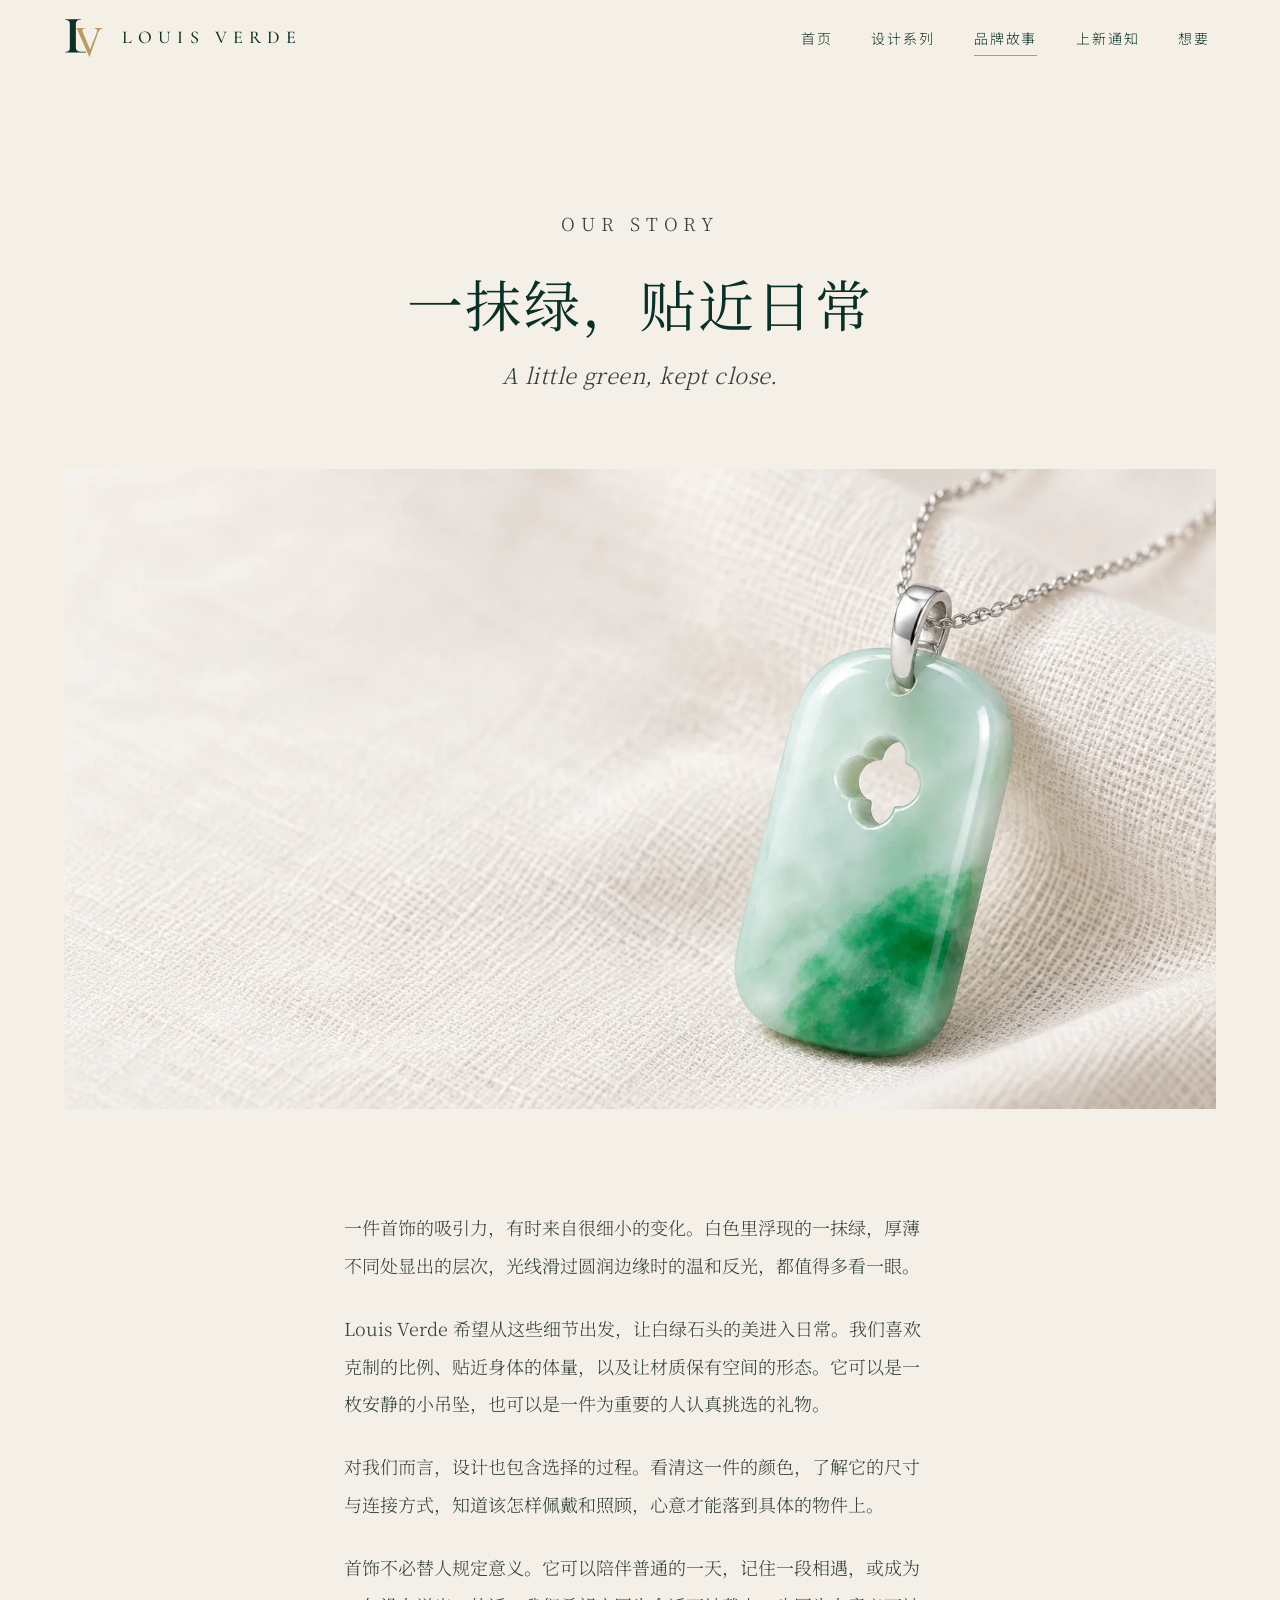
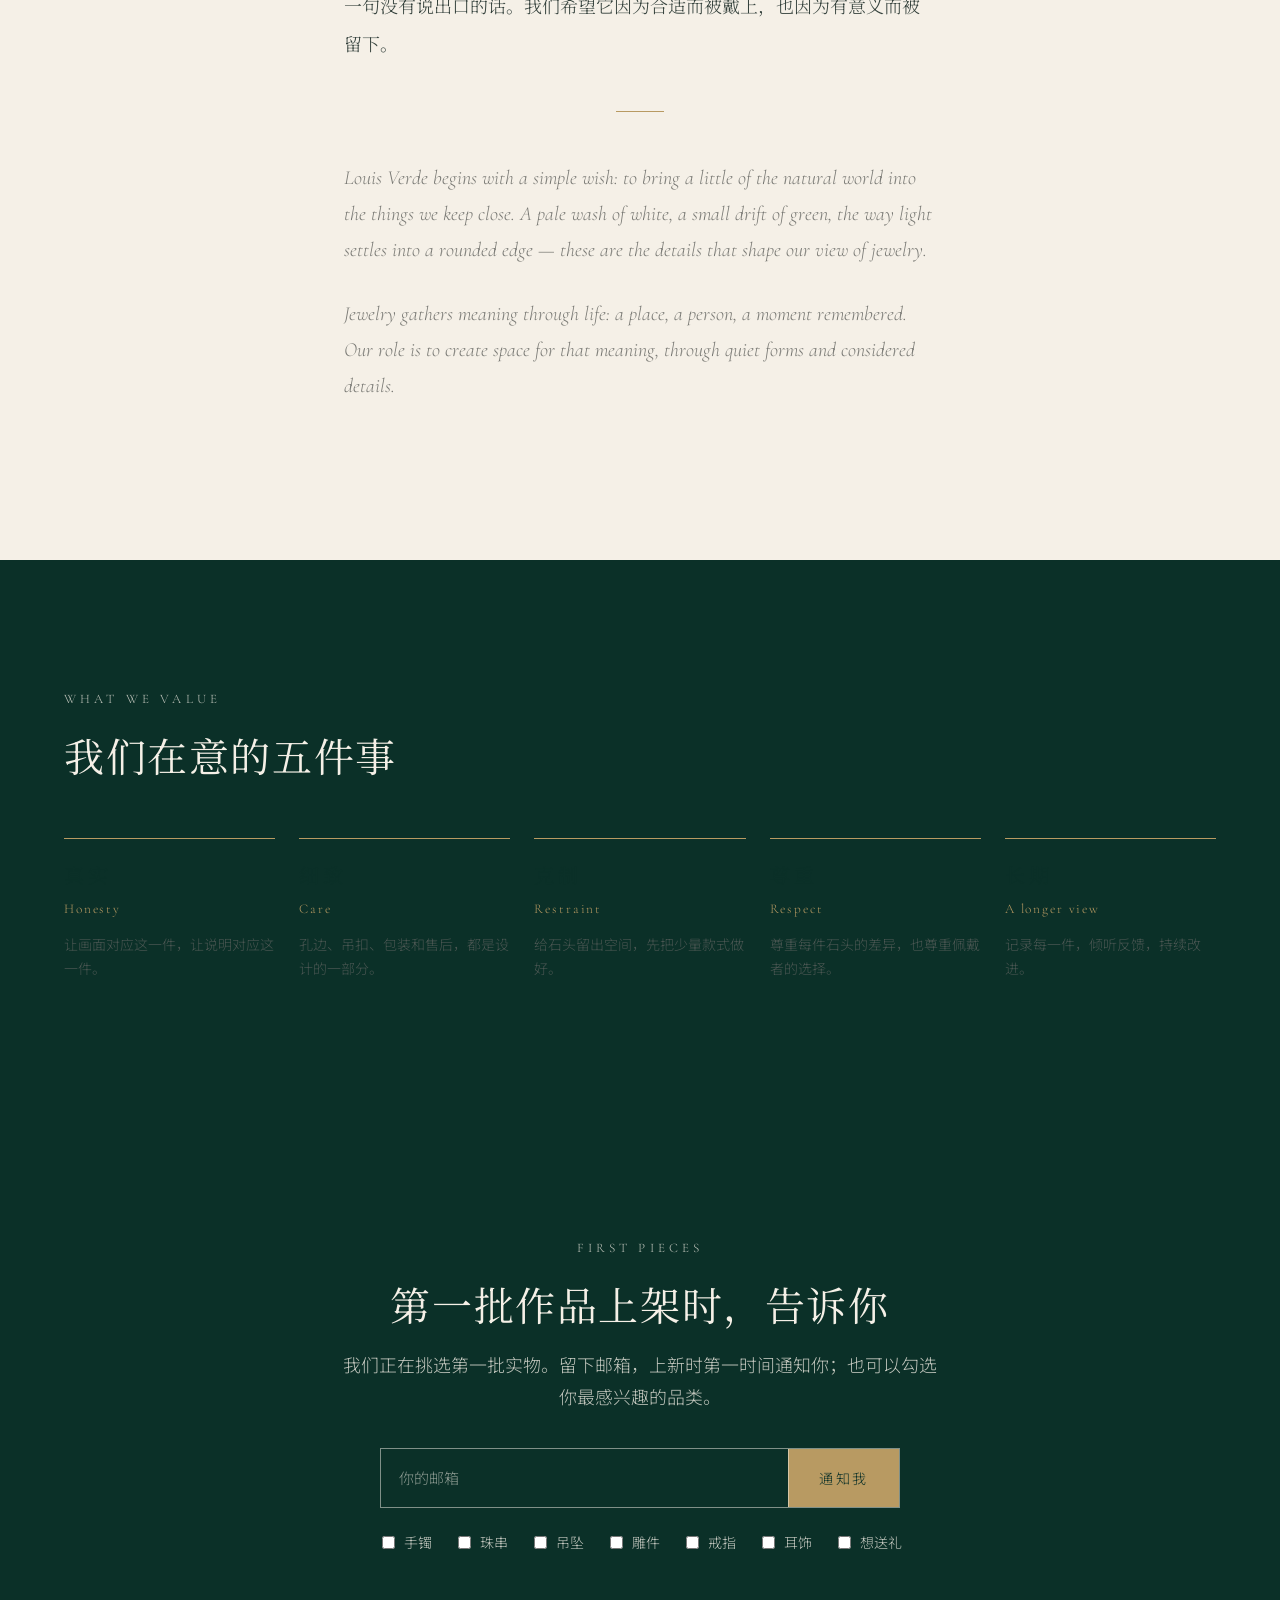
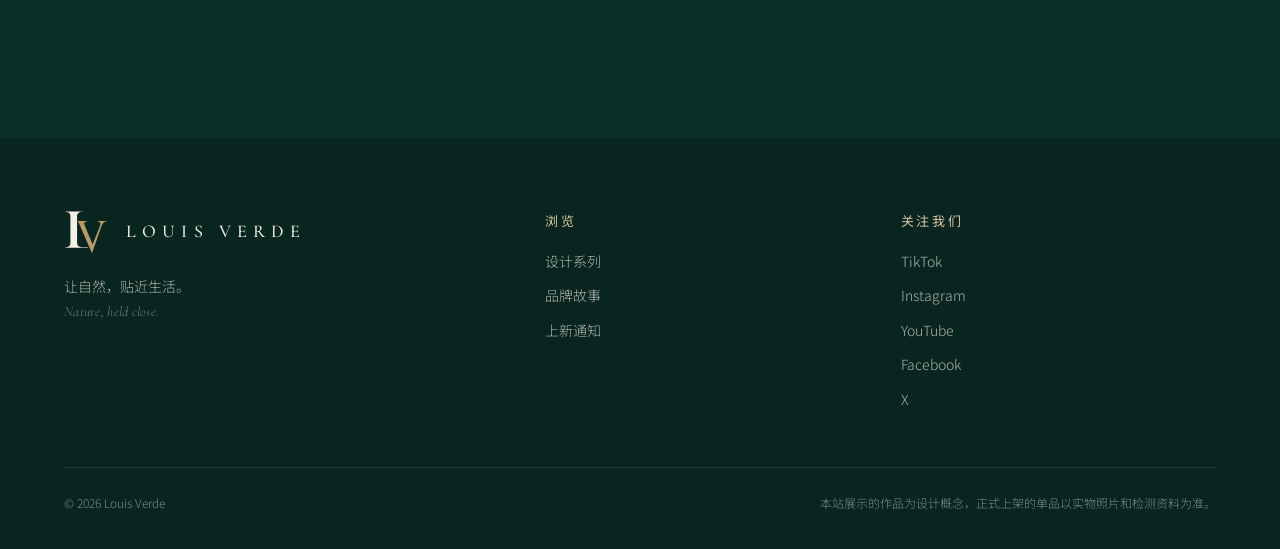
==== about.html @ e0fd9d86 "更新官网 2026-11-06 15:54" ====
<!doctype html>
<html lang="zh-Hans">
<head>
<meta charset="utf-8">
<meta name="viewport" content="width=device-width, initial-scale=1, viewport-fit=cover">
<title>品牌故事 · Louis Verde</title>
<meta name="description" content="Louis Verde 关注白绿石头里细微的颜色与柔透层次，偏爱克制的形态和贴近日常的小体量。">
<meta name="theme-color" content="#F5F0E7">
<meta property="og:title" content="品牌故事 · Louis Verde">
<meta property="og:description" content="Louis Verde 关注白绿石头里细微的颜色与柔透层次，偏爱克制的形态和贴近日常的小体量。">
<meta property="og:image" content="assets/img/W01.webp">
<link rel="icon" href="assets/logo/monogram.svg" type="image/svg+xml">
<link rel="preconnect" href="https://fonts.googleapis.com">
<link rel="preconnect" href="https://fonts.gstatic.com" crossorigin>
<link rel="stylesheet" href="https://fonts.googleapis.com/css2?family=Cormorant+Garamond:ital,wght@0,400;0,500;1,400&family=Noto+Sans+SC:wght@300;400&family=Noto+Serif+SC:wght@400;500&display=swap">
<link rel="stylesheet" href="assets/css/site.css">
</head>
<body data-page="about">
<header id="site-header"></header>
<main>
<section class="section" style="padding-bottom:40px">
  <div class="wrap story reveal" style="text-align:center">
    <p class="eyebrow">Our story</p>
    <h1 style="font-size:clamp(32px,4.6vw,56px)">一抹绿，贴近日常</h1>
    <p class="en" style="font-size:22px;margin-top:14px">A little green, kept close.</p>
  </div>
</section>
<section style="padding-bottom:80px">
  <div class="wrap"><img class="reveal" src="assets/img/W02.webp" alt="白绿吊坠细节" style="width:100%;max-height:640px;object-fit:cover"></div>
</section>
<section class="section" style="padding-top:20px">
  <div class="wrap story reveal">
    <p>一件首饰的吸引力，有时来自很细小的变化。白色里浮现的一抹绿，厚薄不同处显出的层次，光线滑过圆润边缘时的温和反光，都值得多看一眼。</p>
    <p>Louis Verde 希望从这些细节出发，让白绿石头的美进入日常。我们喜欢克制的比例、贴近身体的体量，以及让材质保有空间的形态。它可以是一枚安静的小吊坠，也可以是一件为重要的人认真挑选的礼物。</p>
    <p>对我们而言，设计也包含选择的过程。看清这一件的颜色，了解它的尺寸与连接方式，知道该怎样佩戴和照顾，心意才能落到具体的物件上。</p>
    <p>首饰不必替人规定意义。它可以陪伴普通的一天，记住一段相遇，或成为一句没有说出口的话。我们希望它因为合适而被戴上，也因为有意义而被留下。</p>
    <hr class="hairline" style="margin:48px auto">
    <div class="en-block">
      <p>Louis Verde begins with a simple wish: to bring a little of the natural world into the things we keep close. A pale wash of white, a small drift of green, the way light settles into a rounded edge — these are the details that shape our view of jewelry.</p>
      <p>Jewelry gathers meaning through life: a place, a person, a moment remembered. Our role is to create space for that meaning, through quiet forms and considered details.</p>
    </div>
  </div>
</section>
<section class="section dark">
  <div class="wrap">
    <p class="eyebrow">What we value</p>
    <h2>我们在意的五件事</h2>
    <div class="values">
      <div><b>真实</b><small>Honesty</small><p>让画面对应这一件，让说明对应这一件。</p></div>
      <div><b>细致</b><small>Care</small><p>孔边、吊扣、包装和售后，都是设计的一部分。</p></div>
      <div><b>克制</b><small>Restraint</small><p>给石头留出空间，先把少量款式做好。</p></div>
      <div><b>尊重</b><small>Respect</small><p>尊重每件石头的差异，也尊重佩戴者的选择。</p></div>
      <div><b>长期</b><small>A longer view</small><p>记录每一件，倾听反馈，持续改进。</p></div>
    </div>
  </div>
</section>
<section class="section dark notify" id="notify">
  <div class="wrap reveal">
    <p class="eyebrow">First pieces</p>
    <h2>第一批作品上架时，告诉你</h2>
    <p class="lead">我们正在挑选第一批实物。留下邮箱，上新时第一时间通知你；也可以勾选你最感兴趣的品类。</p>
    <form class="form" id="notify-form" novalidate>
      <label class="sr" for="email" style="position:absolute;left:-9999px">邮箱</label>
      <input id="email" name="email" type="email" inputmode="email" autocomplete="email" placeholder="你的邮箱" required>
      <button class="btn" type="submit">通知我</button>
    </form>
    <div class="interests" role="group" aria-label="感兴趣的品类">
      <label><input type="checkbox" name="interest" value="手镯">手镯</label>
      <label><input type="checkbox" name="interest" value="珠串">珠串</label>
      <label><input type="checkbox" name="interest" value="吊坠">吊坠</label>
      <label><input type="checkbox" name="interest" value="雕件">雕件</label>
      <label><input type="checkbox" name="interest" value="戒指">戒指</label>
      <label><input type="checkbox" name="interest" value="耳饰">耳饰</label>
      <label><input type="checkbox" name="interest" value="礼物">想送礼</label>
    </div>
    <p class="form-msg" id="form-msg" role="status" aria-live="polite"></p>
  </div>
</section>
</main>
<footer id="site-footer"></footer>
<script src="assets/js/config.js"></script>
<script src="assets/js/designs.js"></script>
<script src="assets/js/site.js"></script>
</body>
</html>
---- assets/css/site.css ----
/* Louis Verde 官网样式 · 颜色与字体见 品牌方案/02_品牌方案_V1.md 第 6 节 */
:root {
  --ivory: #F5F0E7;
  --ivory-deep: #EDE6DA;
  --forest: #0B3028;
  --forest-soft: #1D4238;
  --gold: #B89A62;
  --gold-soft: #D6C39B;
  --mist: #D8E6D9;
  --stone: #7A7A75;
  --ink: #1E2A26;
  --line: rgba(11, 48, 40, .14);
  --serif-en: "Cormorant Garamond", "Noto Serif SC", Georgia, serif;
  --serif-zh: "Noto Serif SC", "Songti SC", serif;
  --sans: "Noto Sans SC", "PingFang SC", -apple-system, "Helvetica Neue", sans-serif;
  --max: 1280px;
  --pad: clamp(20px, 5vw, 64px);
  --ease: cubic-bezier(.2, .7, .2, 1);
}

*, *::before, *::after { box-sizing: border-box; }
html { scroll-behavior: smooth; -webkit-text-size-adjust: 100%; }
body {
  margin: 0; background: var(--ivory); color: var(--ink);
  font-family: var(--sans); font-size: 16px; line-height: 1.75; font-weight: 300;
  -webkit-font-smoothing: antialiased;
}
img { display: block; max-width: 100%; height: auto; }
a { color: inherit; text-decoration: none; }
button { font: inherit; color: inherit; cursor: pointer; }
:focus-visible { outline: 2px solid var(--gold); outline-offset: 3px; }

.wrap { width: 100%; max-width: var(--max); margin: 0 auto; padding: 0 var(--pad); }
.eyebrow {
  font-family: var(--serif-en); font-size: 13px; letter-spacing: .32em; text-transform: uppercase;
  color: var(--gold); margin: 0 0 18px;
}
h1, h2, h3 { font-family: var(--serif-zh); font-weight: 400; color: var(--forest); margin: 0; letter-spacing: .04em; }
h1 { font-size: clamp(34px, 5.4vw, 64px); line-height: 1.25; }
h2 { font-size: clamp(26px, 3.4vw, 40px); line-height: 1.35; }
h3 { font-size: 20px; line-height: 1.5; }
.en { font-family: var(--serif-en); font-style: italic; color: var(--stone); letter-spacing: .02em; }
.lead { font-size: clamp(16px, 1.4vw, 18px); color: #3D4A45; max-width: 34em; }
.section { padding: clamp(72px, 10vw, 140px) 0; }
.hairline { width: 48px; height: 1px; background: var(--gold); border: 0; margin: 28px 0; }

/* 按钮 */
.btn {
  display: inline-flex; align-items: center; gap: 10px; padding: 14px 30px;
  border: 1px solid var(--forest); background: var(--forest); color: var(--ivory);
  font-size: 14px; letter-spacing: .18em; transition: background .3s var(--ease), color .3s var(--ease);
}
.btn:hover { background: transparent; color: var(--forest); }
.btn.ghost { background: transparent; color: var(--forest); }
.btn.ghost:hover { background: var(--forest); color: var(--ivory); }
.btn.light { border-color: var(--ivory); background: transparent; color: var(--ivory); }
.btn.light:hover { background: var(--ivory); color: var(--forest); }

/* 页头 */
.header {
  position: sticky; top: 0; z-index: 50; background: rgba(245, 240, 231, .92);
  backdrop-filter: saturate(1.2) blur(10px); -webkit-backdrop-filter: saturate(1.2) blur(10px);
  border-bottom: 1px solid transparent; transition: border-color .3s;
}
.header.scrolled { border-bottom-color: var(--line); }
.header .wrap { display: flex; align-items: center; justify-content: space-between; height: 76px; }
.brand { display: flex; align-items: center; gap: 12px; }
.brand svg { width: 40px; height: 40px; }
.wordmark {
  font-family: var(--serif-en); font-weight: 500; font-size: 18px; letter-spacing: .34em;
  color: var(--forest); padding-left: .34em;
}
.nav { display: flex; gap: clamp(20px, 3vw, 40px); align-items: center; font-size: 14px; letter-spacing: .14em; }
.nav a { position: relative; padding: 6px 0; color: var(--forest); }
.nav a::after {
  content: ""; position: absolute; left: 0; right: 100%; bottom: 0; height: 1px; background: var(--gold);
  transition: right .35s var(--ease);
}
.nav a:hover::after, .nav a[aria-current="page"]::after { right: 0; }
.nav .wish-link { display: inline-flex; gap: 6px; align-items: center; }
.wish-count { font-family: var(--serif-en); font-size: 13px; color: var(--gold); }
.menu-btn { display: none; background: none; border: 0; padding: 8px; }
.menu-btn span { display: block; width: 22px; height: 1px; background: var(--forest); margin: 6px 0; transition: transform .3s; }

@media (max-width: 860px) {
  .menu-btn { display: block; }
  .nav {
    position: fixed; inset: 76px 0 auto 0; flex-direction: column; gap: 0; padding: 12px var(--pad) 28px;
    background: var(--ivory); border-bottom: 1px solid var(--line);
    transform: translateY(-8px); opacity: 0; pointer-events: none; transition: .3s var(--ease);
  }
  .nav a { width: 100%; padding: 16px 0; border-bottom: 1px solid var(--line); font-size: 16px; }
  .nav a::after { display: none; }
  body.menu-open .nav { transform: none; opacity: 1; pointer-events: auto; }
  body.menu-open .menu-btn span:first-child { transform: translateY(3.5px) rotate(45deg); }
  body.menu-open .menu-btn span:last-child { transform: translateY(-3.5px) rotate(-45deg); }
  .wordmark { font-size: 15px; letter-spacing: .28em; }
  .brand svg { width: 34px; height: 34px; }
}

/* 首屏 */
.hero { position: relative; min-height: min(88vh, 860px); display: grid; align-items: center; overflow: hidden; }
.hero-media { position: absolute; inset: 0; }
.hero-media img { width: 100%; height: 100%; object-fit: cover; object-position: 70% 50%; }
.hero-media::after {
  content: ""; position: absolute; inset: 0;
  background: linear-gradient(90deg, rgba(245,240,231,.95) 0%, rgba(245,240,231,.82) 34%, rgba(245,240,231,0) 64%);
}
.hero-copy { position: relative; padding: 80px 0; max-width: 560px; }
.hero-copy .en { font-size: clamp(20px, 2vw, 26px); margin: 14px 0 0; }
.hero-copy .lead { margin: 26px 0 40px; }
@media (max-width: 760px) {
  .hero { min-height: auto; display: block; }
  .hero-media { position: relative; height: 62vh; margin-bottom: -1px; }
  .hero-media img { object-position: 62% 50%; }
  .hero-media::after { background: linear-gradient(0deg, var(--ivory) 0%, rgba(245,240,231,0) 40%); }
  .hero-copy { padding: 0 0 64px; margin-top: -40px; }
}

/* 三个支柱 */
.pillars { display: grid; grid-template-columns: repeat(3, 1fr); gap: clamp(24px, 4vw, 56px); margin-top: 64px; }
.pillar img { aspect-ratio: 4 / 5; object-fit: cover; width: 100%; }
.pillar .num { font-family: var(--serif-en); color: var(--gold); font-size: 15px; letter-spacing: .2em; margin: 24px 0 8px; }
.pillar p { color: #4A5652; margin: 10px 0 0; font-size: 15px; }
@media (max-width: 860px) { .pillars { grid-template-columns: 1fr; gap: 48px; } .pillar img { aspect-ratio: 16 / 10; } }

/* 品类入口 */
.cats { display: grid; grid-template-columns: repeat(6, 1fr); gap: 14px; margin-top: 56px; }
.cat { background: #ECE7DF; display: flex; flex-direction: column; overflow: hidden; }
.cat img { aspect-ratio: 1; object-fit: cover; transition: transform .8s var(--ease); }
.cat:hover img { transform: scale(1.04); }
.cat span { padding: 16px 14px 18px; text-align: center; font-family: var(--serif-zh); color: var(--forest); letter-spacing: .2em; }
.cat small { display: block; font-family: var(--serif-en); color: var(--stone); letter-spacing: .16em; font-size: 12px; margin-top: 2px; }
@media (max-width: 1000px) { .cats { grid-template-columns: repeat(3, 1fr); } }
@media (max-width: 520px) {
  .cats { display: flex; overflow-x: auto; scroll-snap-type: x mandatory; gap: 12px; margin-right: calc(-1 * var(--pad)); padding-right: var(--pad); scrollbar-width: none; }
  .cats::-webkit-scrollbar { display: none; }
  .cat { flex: 0 0 46%; scroll-snap-align: start; }
}

/* 左右图文 */
.split { display: grid; grid-template-columns: 1.1fr 1fr; gap: clamp(32px, 7vw, 110px); align-items: center; }
.split.reverse > :first-child { order: 2; }
.split img { width: 100%; aspect-ratio: 4 / 5; object-fit: cover; }
@media (max-width: 860px) { .split { grid-template-columns: 1fr; } .split.reverse > :first-child { order: 0; } }

/* 深色区 */
.dark { background: var(--forest); color: var(--ivory); }
.dark h2, .dark h3 { color: var(--ivory); }
.dark .lead, .dark p { color: rgba(245, 240, 231, .78); }
.dark .en { color: var(--gold-soft); }

/* 佩戴横向滑动 */
.strip { display: grid; grid-auto-flow: column; grid-auto-columns: minmax(260px, 30%); gap: 16px; overflow-x: auto;
  scroll-snap-type: x mandatory; padding-bottom: 8px; margin-top: 48px; scrollbar-width: thin; scrollbar-color: var(--gold) transparent; }
.strip figure { margin: 0; scroll-snap-align: start; }
.strip img { aspect-ratio: 4 / 5; object-fit: cover; width: 100%; }
.strip figcaption { font-size: 13px; color: var(--stone); margin-top: 10px; letter-spacing: .08em; }
@media (max-width: 760px) { .strip { grid-auto-columns: 78%; } }

/* 设计卡片 */
.filters { display: flex; flex-wrap: wrap; gap: 8px; margin: 40px 0 36px; }
.chip { border: 1px solid var(--line); background: transparent; padding: 9px 18px; font-size: 14px; letter-spacing: .12em; color: var(--forest); transition: .25s; }
.chip:hover { border-color: var(--forest); }
@media (max-width: 720px) {
  .filters { flex-wrap: nowrap; overflow-x: auto; scrollbar-width: none; margin-right: calc(-1 * var(--pad)); padding-right: var(--pad); }
  .filters::-webkit-scrollbar { display: none; }
  .chip { flex: 0 0 auto; }
}
.chip[aria-pressed="true"] { background: var(--forest); border-color: var(--forest); color: var(--ivory); }
.grid { display: grid; grid-template-columns: repeat(4, 1fr); gap: clamp(14px, 2vw, 28px) clamp(14px, 2vw, 24px); }
@media (max-width: 1100px) { .grid { grid-template-columns: repeat(3, 1fr); } }
@media (max-width: 720px) { .grid { grid-template-columns: repeat(2, 1fr); } }
.card { position: relative; display: flex; flex-direction: column; }
.card .ph { background: #ECE7DF; overflow: hidden; aspect-ratio: 4 / 5; }
.card .ph img { width: 100%; height: 100%; object-fit: cover; transition: transform .8s var(--ease); }
.card:hover .ph img { transform: scale(1.04); }
.card .meta { display: flex; justify-content: space-between; align-items: baseline; padding: 14px 2px 0; gap: 8px; }
.card .name { font-family: var(--serif-zh); color: var(--forest); font-size: 17px; letter-spacing: .12em; }
.card .cat-label { font-size: 12px; color: var(--stone); letter-spacing: .12em; white-space: nowrap; }
.tag { position: absolute; top: 10px; left: 10px; background: rgba(245,240,231,.88); font-size: 11px; letter-spacing: .14em; padding: 3px 8px; color: var(--stone); }
.wish {
  position: absolute; top: 6px; right: 6px; width: 40px; height: 40px; border: 0; border-radius: 50%;
  background: rgba(245,240,231,.88); display: grid; place-items: center; transition: transform .2s;
}
.wish:active { transform: scale(.9); }
.wish svg { width: 18px; height: 18px; fill: none; stroke: var(--forest); stroke-width: 1.4; transition: fill .2s, stroke .2s; }
.wish[aria-pressed="true"] svg { fill: var(--gold); stroke: var(--gold); }
.empty { padding: 60px 0; text-align: center; color: var(--stone); }

/* 详情页 */
.detail { display: grid; grid-template-columns: 1.15fr 1fr; gap: clamp(32px, 6vw, 96px); padding: 48px 0 100px; align-items: start; }
.detail .ph { background: #ECE7DF; position: sticky; top: 100px; }
.detail .ph img { width: 100%; }
.detail .info .cat-label { color: var(--gold); font-family: var(--serif-en); letter-spacing: .28em; text-transform: uppercase; font-size: 13px; }
.detail h1 { margin: 12px 0 6px; font-size: clamp(32px, 4vw, 48px); }
.detail .facts { border-top: 1px solid var(--line); margin: 36px 0; }
.detail .facts div { display: grid; grid-template-columns: 7em 1fr; gap: 16px; padding: 16px 0; border-bottom: 1px solid var(--line); font-size: 15px; }
.detail .facts dt { color: var(--stone); letter-spacing: .1em; }
.detail .facts dd { margin: 0; }
.detail .actions { display: flex; flex-wrap: wrap; gap: 12px; }
.notice { background: var(--ivory-deep); padding: 16px 20px; font-size: 13px; color: #55605C; margin-top: 28px; line-height: 1.7; }
.crumbs { font-size: 13px; color: var(--stone); letter-spacing: .1em; padding-top: 28px; }
.crumbs a:hover { color: var(--forest); }
@media (max-width: 860px) { .detail { grid-template-columns: 1fr; padding-top: 20px; } .detail .ph { position: static; } }

/* 上新通知 */
.notify { text-align: center; }
.notify .lead { margin: 18px auto 36px; }
.form { display: flex; gap: 0; max-width: 520px; margin: 0 auto; border: 1px solid rgba(245,240,231,.5); }
.form input {
  flex: 1; min-width: 0; padding: 16px 18px; background: transparent; border: 0; color: var(--ivory);
  font: inherit; font-size: 15px; outline: none;
}
.form input::placeholder { color: rgba(245,240,231,.55); }
.form .btn { border: 0; border-left: 1px solid rgba(245,240,231,.5); background: var(--gold); color: var(--forest); }
.form .btn:hover { background: var(--ivory); }
.form-msg { min-height: 1.8em; margin-top: 16px; font-size: 14px; }
.form-msg.err { color: #F2B8A0; }
.form-msg.ok { color: var(--gold-soft); }
.form-note { margin-top: 4px; font-size: 12px; opacity: .6; }
.interests { display: flex; flex-wrap: wrap; justify-content: center; gap: 10px 22px; margin: 22px 0 0; font-size: 14px; color: rgba(245,240,231,.8); }
.interests label { display: inline-flex; gap: 6px; align-items: center; cursor: pointer; }
.interests input { accent-color: var(--gold); }
@media (max-width: 520px) { .form { flex-direction: column; } .form .btn { border-left: 0; border-top: 1px solid rgba(245,240,231,.5); justify-content: center; } }

/* 页脚 */
.footer { background: #082520; color: rgba(245,240,231,.7); padding: 72px 0 36px; font-size: 14px; }
.footer .top { display: grid; grid-template-columns: 1.4fr 1fr 1fr; gap: 40px; }
.footer .brand svg { width: 44px; height: 44px; }
.footer .wordmark { color: var(--ivory); }
.footer h4 { color: var(--gold-soft); font-weight: 400; letter-spacing: .2em; font-size: 13px; margin: 0 0 16px; }
.footer ul { list-style: none; margin: 0; padding: 0; display: grid; gap: 10px; }
.footer a:hover { color: var(--ivory); }
.footer .bottom { border-top: 1px solid rgba(245,240,231,.12); margin-top: 56px; padding-top: 24px; display: flex; justify-content: space-between; flex-wrap: wrap; gap: 12px; font-size: 12px; color: rgba(245,240,231,.5); }
@media (max-width: 760px) { .footer .top { grid-template-columns: 1fr 1fr; } .footer .top > :first-child { grid-column: 1 / -1; } }

/* 关于页 */
.story { max-width: 720px; margin: 0 auto; }
.story p { font-family: var(--serif-zh); font-size: 18px; line-height: 2.1; color: #34413C; margin: 0 0 1.4em; }
.story .en-block p { font-family: var(--serif-en); font-size: 20px; line-height: 1.8; font-style: italic; color: var(--stone); }
.values { display: grid; grid-template-columns: repeat(5, 1fr); gap: 24px; margin-top: 56px; }
.values div { border-top: 1px solid var(--gold); padding-top: 18px; }
.values b { display: block; font-family: var(--serif-zh); font-weight: 400; color: var(--forest); font-size: 20px; letter-spacing: .2em; }
.values small { font-family: var(--serif-en); color: var(--gold); letter-spacing: .14em; }
.values p { font-size: 14px; color: #4A5652; margin: 10px 0 0; }
@media (max-width: 900px) { .values { grid-template-columns: 1fr 1fr; } }

/* 进场动画（尊重减少动态设置） */
.reveal { opacity: 0; transform: translateY(18px); transition: opacity .9s var(--ease), transform .9s var(--ease); }
.reveal.in { opacity: 1; transform: none; }
@media (prefers-reduced-motion: reduce) { .reveal { opacity: 1; transform: none; transition: none; } html { scroll-behavior: auto; } }

/* ---------- 预热：首发进度与名单 ---------- */
.badge { display: inline-flex; align-items: center; gap: 10px; margin: 0 0 22px; padding: 6px 14px; border: 1px solid var(--gold); border-radius: 999px; font-size: 13px; letter-spacing: .06em; color: var(--forest); background: rgba(245, 240, 231, .72); }
.badge .dot { width: 7px; height: 7px; border-radius: 50%; background: var(--gold); animation: lv-pulse 2.4s ease-in-out infinite; }
@keyframes lv-pulse { 0%, 100% { opacity: 1; } 50% { opacity: .25; } }
@media (prefers-reduced-motion: reduce) { .badge .dot { animation: none; } }
.cta-row { display: flex; gap: 14px; flex-wrap: wrap; }
.timeline { list-style: none; margin: 64px 0 0; padding: 0; display: grid; grid-template-columns: repeat(4, 1fr); gap: 0; position: relative; }
.timeline::before { content: ""; position: absolute; left: 12.5%; right: 12.5%; top: 21px; height: 1px; background: var(--line); }
.timeline li { position: relative; text-align: center; padding: 0 12px; }
.timeline .step { display: inline-grid; place-items: center; width: 42px; height: 42px; border-radius: 50%; border: 1px solid var(--line); background: var(--ivory); font-family: var(--serif-en); font-size: 17px; color: var(--stone); position: relative; }
.timeline h3 { margin: 18px 0 6px; font-family: var(--serif-zh); font-weight: 500; font-size: 18px; }
.timeline p { margin: 0; font-size: 14px; color: var(--stone); }
.timeline .done .step { background: var(--forest); border-color: var(--forest); color: var(--ivory); }
.timeline .now .step { border-color: var(--gold); color: var(--forest); box-shadow: 0 0 0 6px rgba(184, 154, 98, .18); }
.timeline .now p { color: var(--forest); }
@media (max-width: 760px) {
  .timeline { grid-template-columns: 1fr; gap: 28px; max-width: 360px; margin: 48px auto 0; }
  .timeline::before { left: 21px; right: auto; top: 21px; bottom: 21px; width: 1px; height: auto; }
  .timeline li { display: grid; grid-template-columns: 42px 1fr; column-gap: 18px; text-align: left; padding: 0; }
  .timeline .step { grid-row: span 2; }
  .timeline h3 { margin: 4px 0 2px; }
}
.perks { list-style: none; padding: 0; margin: 28px 0 32px; display: grid; grid-template-columns: repeat(3, 1fr); gap: 20px; }
.perks li { border-top: 1px solid rgba(214, 195, 155, .4); padding-top: 14px; font-size: 14px; opacity: .85; }
.perks b { display: block; font-family: var(--serif-zh); font-weight: 500; font-size: 17px; color: var(--gold-soft); margin-bottom: 4px; opacity: 1; }
@media (max-width: 760px) { .perks { grid-template-columns: 1fr; gap: 14px; } }
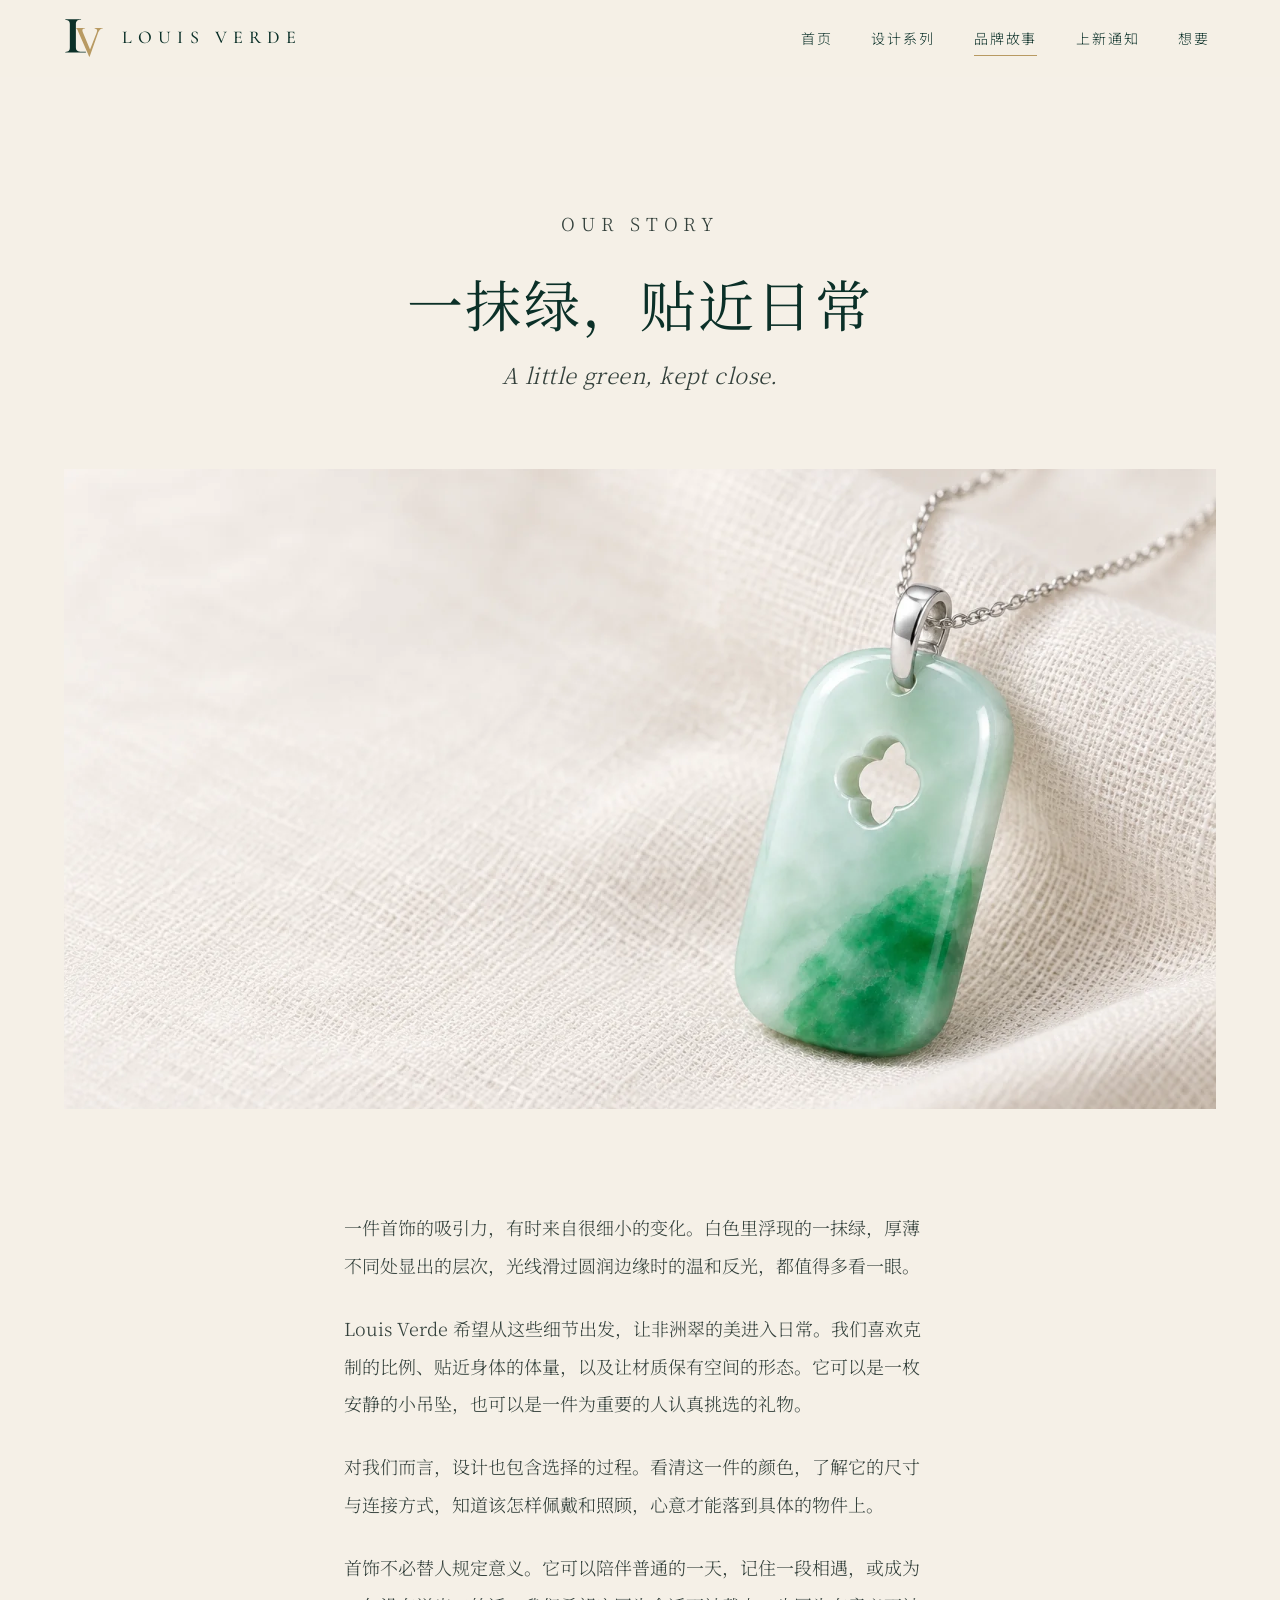
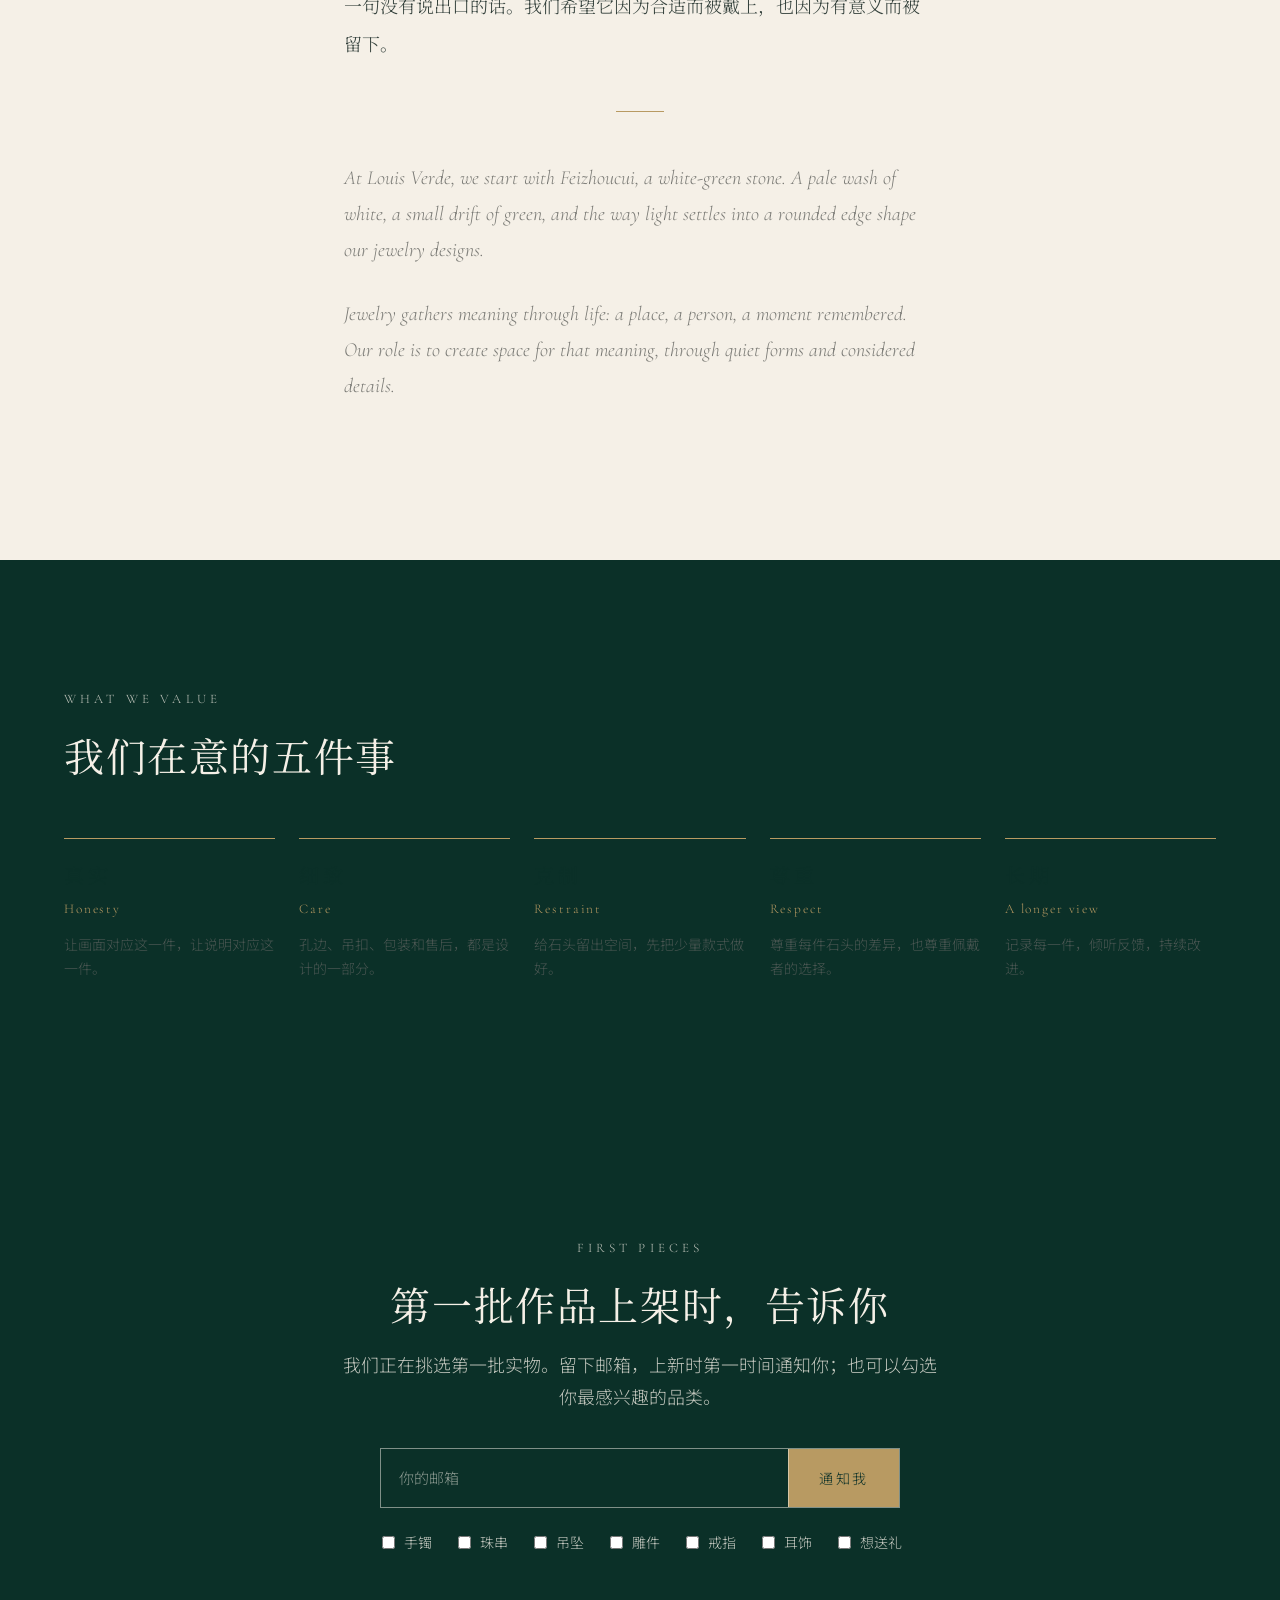
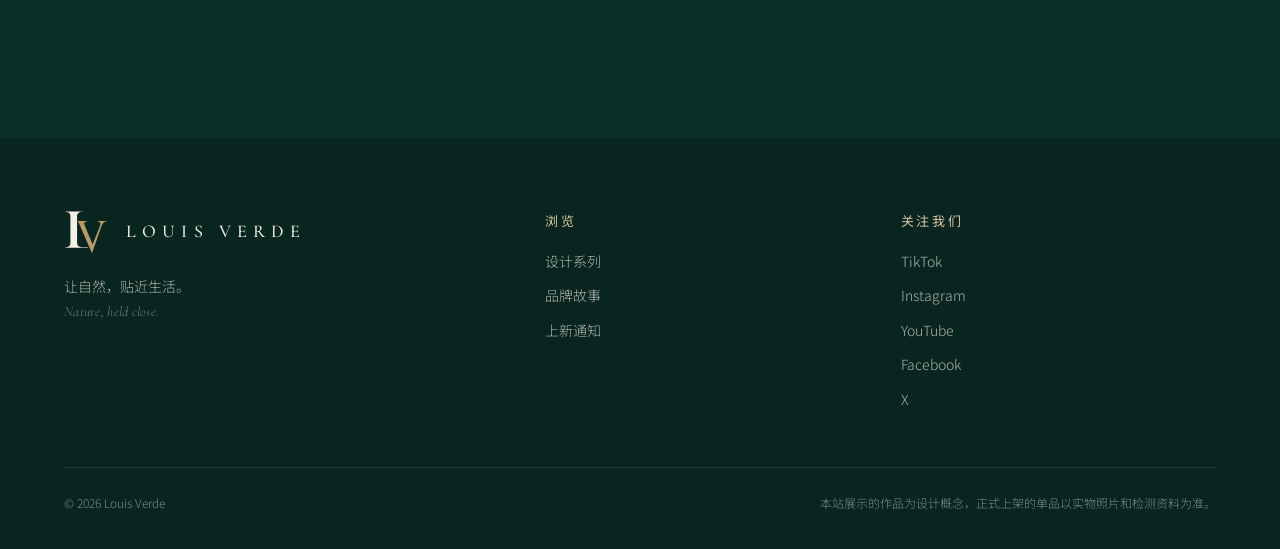
==== commit 980f9942: "更新官网 2026-11-16 07:26" ====
--- a/about.html
+++ b/about.html
@@ -4,10 +4,10 @@
 <meta charset="utf-8">
 <meta name="viewport" content="width=device-width, initial-scale=1, viewport-fit=cover">
 <title>品牌故事 · Louis Verde</title>
-<meta name="description" content="Louis Verde 关注白绿石头里细微的颜色与柔透层次，偏爱克制的形态和贴近日常的小体量。">
+<meta name="description" content="Louis Verde 关注非洲翠细微的色泽与柔透层次，偏爱简洁、适合日常佩戴的造型。">
 <meta name="theme-color" content="#F5F0E7">
 <meta property="og:title" content="品牌故事 · Louis Verde">
-<meta property="og:description" content="Louis Verde 关注白绿石头里细微的颜色与柔透层次，偏爱克制的形态和贴近日常的小体量。">
+<meta property="og:description" content="Louis Verde 关注非洲翠细微的色泽与柔透层次，偏爱简洁、适合日常佩戴的造型。">
 <meta property="og:image" content="assets/img/W01.webp">
 <link rel="icon" href="assets/logo/monogram.svg" type="image/svg+xml">
 <link rel="preconnect" href="https://fonts.googleapis.com">
@@ -31,12 +31,12 @@
 <section class="section" style="padding-top:20px">
   <div class="wrap story reveal">
     <p>一件首饰的吸引力，有时来自很细小的变化。白色里浮现的一抹绿，厚薄不同处显出的层次，光线滑过圆润边缘时的温和反光，都值得多看一眼。</p>
-    <p>Louis Verde 希望从这些细节出发，让白绿石头的美进入日常。我们喜欢克制的比例、贴近身体的体量，以及让材质保有空间的形态。它可以是一枚安静的小吊坠，也可以是一件为重要的人认真挑选的礼物。</p>
+    <p>Louis Verde 希望从这些细节出发，让非洲翠的美进入日常。我们喜欢克制的比例、贴近身体的体量，以及让材质保有空间的形态。它可以是一枚安静的小吊坠，也可以是一件为重要的人认真挑选的礼物。</p>
     <p>对我们而言，设计也包含选择的过程。看清这一件的颜色，了解它的尺寸与连接方式，知道该怎样佩戴和照顾，心意才能落到具体的物件上。</p>
     <p>首饰不必替人规定意义。它可以陪伴普通的一天，记住一段相遇，或成为一句没有说出口的话。我们希望它因为合适而被戴上，也因为有意义而被留下。</p>
     <hr class="hairline" style="margin:48px auto">
     <div class="en-block">
-      <p>Louis Verde begins with a simple wish: to bring a little of the natural world into the things we keep close. A pale wash of white, a small drift of green, the way light settles into a rounded edge — these are the details that shape our view of jewelry.</p>
+      <p>At Louis Verde, we start with Feizhoucui, a white-green stone. A pale wash of white, a small drift of green, and the way light settles into a rounded edge shape our jewelry designs.</p>
       <p>Jewelry gathers meaning through life: a place, a person, a moment remembered. Our role is to create space for that meaning, through quiet forms and considered details.</p>
     </div>
   </div>
